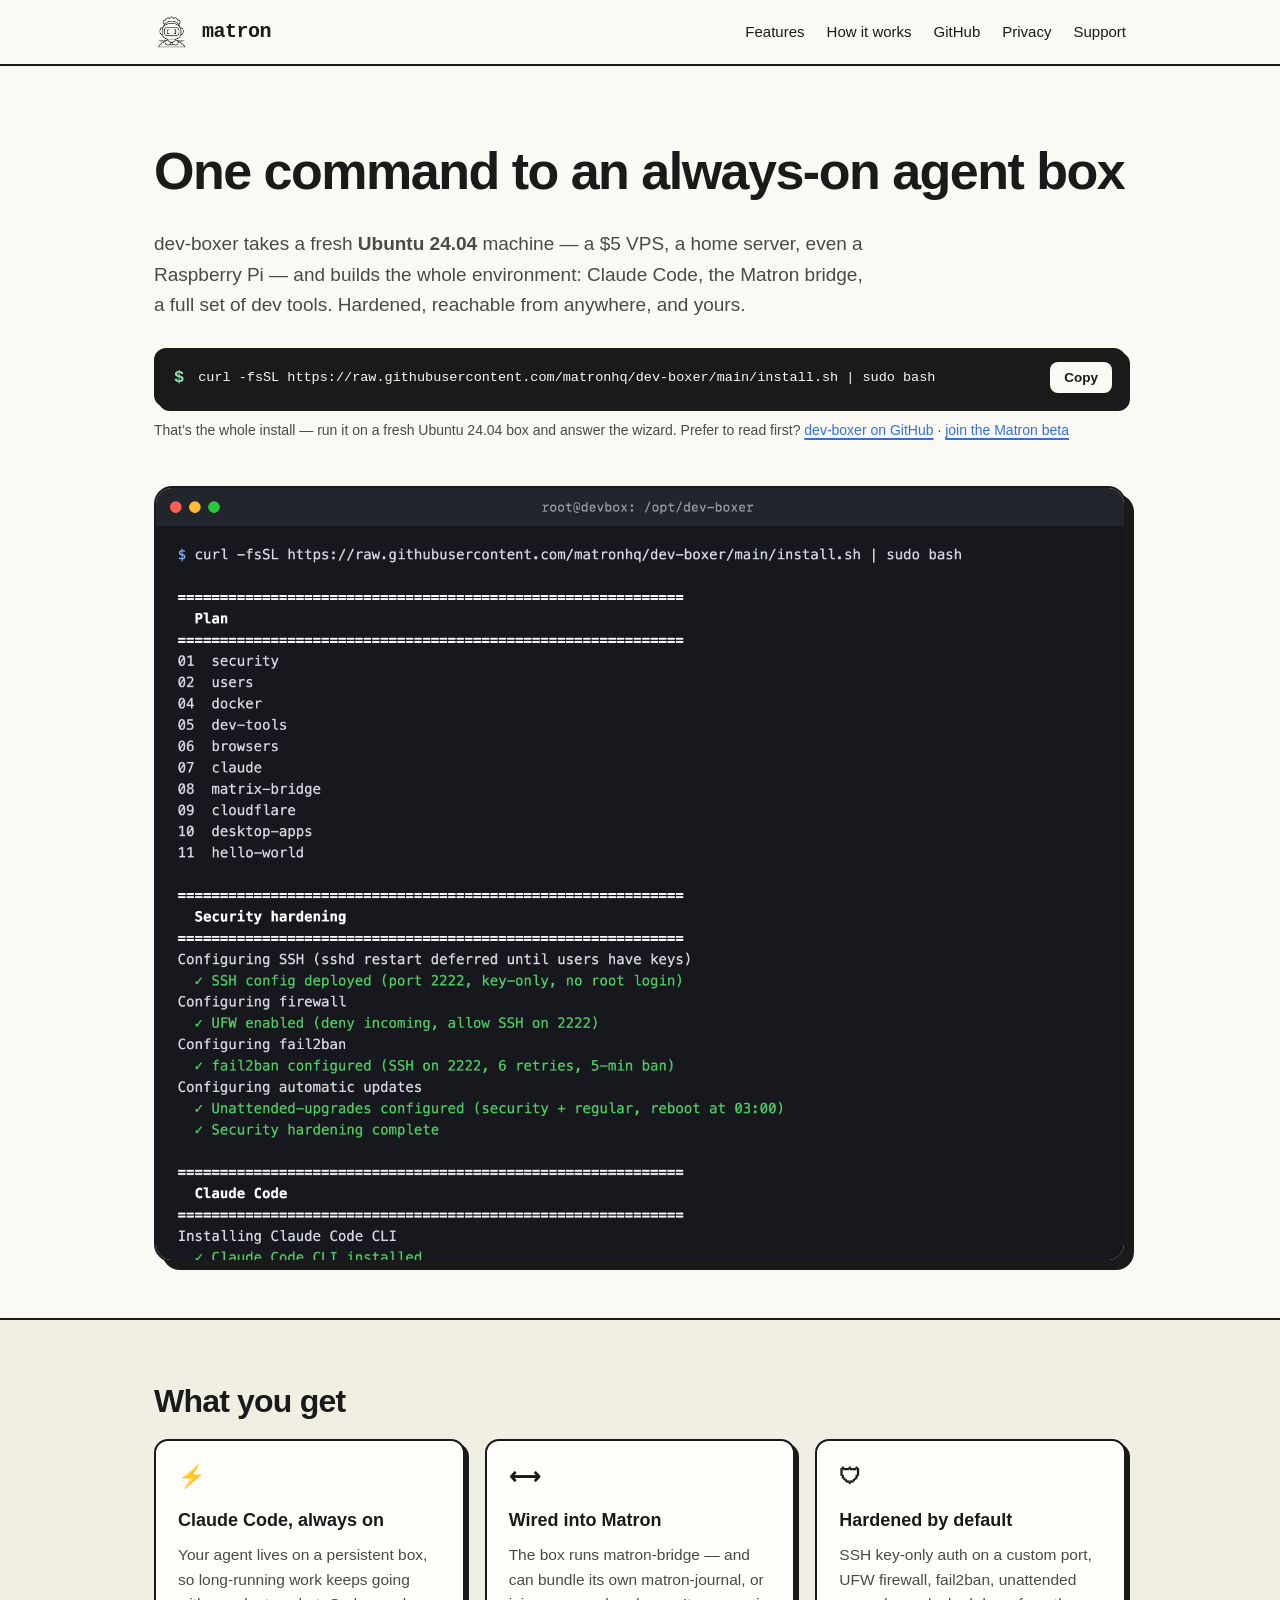
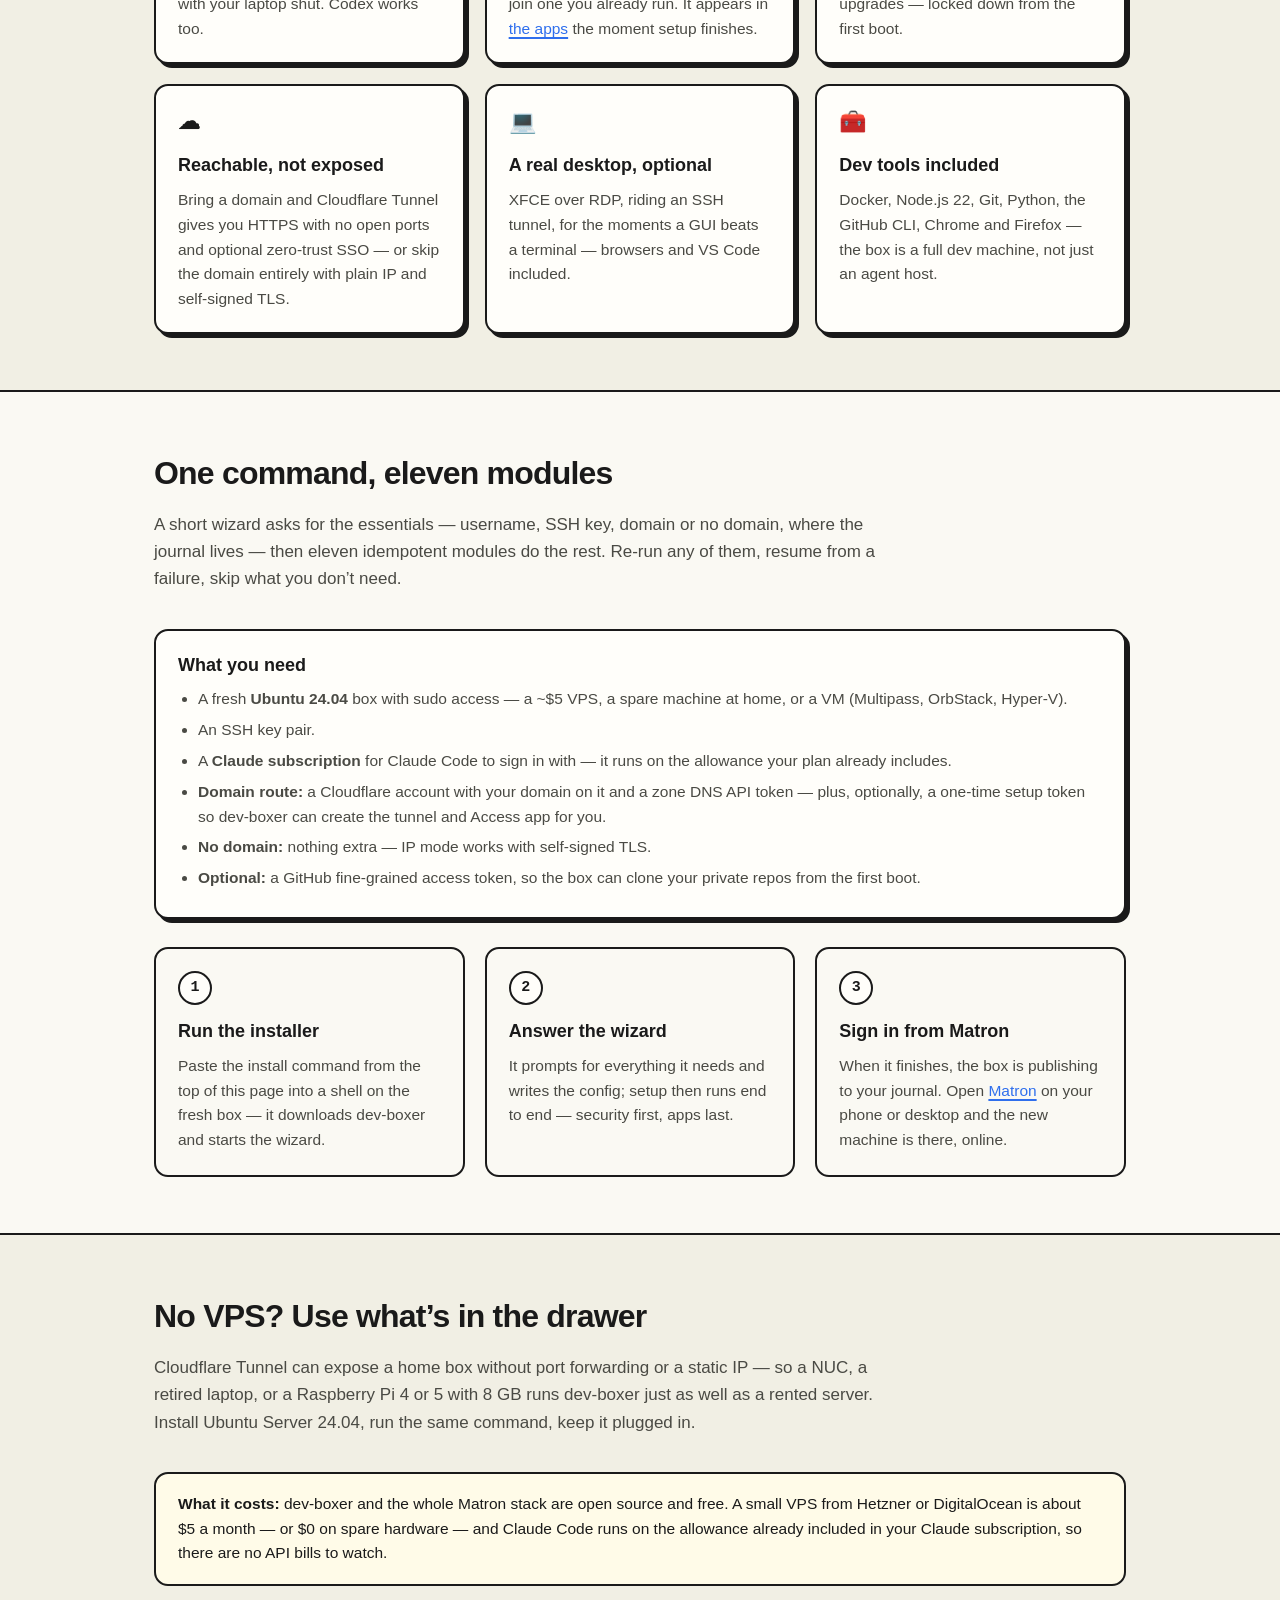
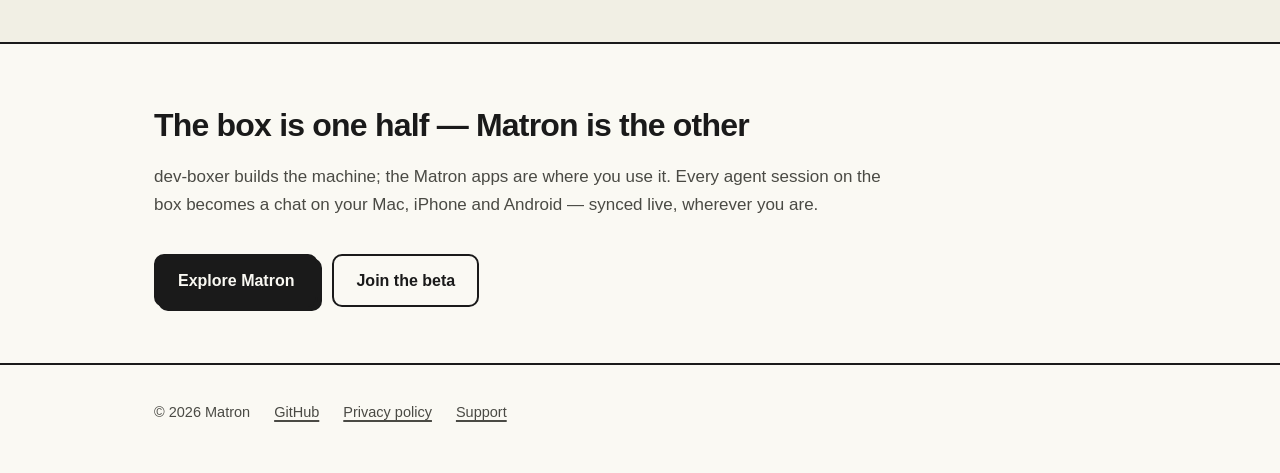
==== dev-boxer/index.html @ 3f67ff4b "Version the stylesheet URL so CSS changes reach cached browsers; tighter install command Pages serve" ====
<!doctype html>
<html lang="en">
<head>
<meta charset="utf-8">
<meta name="viewport" content="width=device-width, initial-scale=1">
<title>dev-boxer — one command to an always-on agent box — Matron</title>
<meta name="description" content="dev-boxer turns a fresh Ubuntu 24.04 machine — a $5 VPS or spare hardware at home — into a hardened, always-on Claude Code agent box wired into Matron, in one command.">
<link rel="icon" type="image/png" sizes="32x32" href="/assets/favicon-32.png">
<link rel="apple-touch-icon" href="/assets/apple-touch-icon.png">
<link rel="stylesheet" href="/style.css?v=2">
<meta property="og:title" content="dev-boxer — one command to an always-on agent box">
<meta property="og:description" content="Turn a fresh Ubuntu 24.04 VPS — or a spare machine at home — into a hardened, always-on Claude Code agent box wired into Matron.">
<meta property="og:image" content="https://matron.chat/assets/og-image.png">
<meta property="og:url" content="https://matron.chat/dev-boxer/">
<meta property="og:type" content="website">
<meta name="twitter:card" content="summary">
</head>
<body>

<header class="site">
  <div class="wrap">
    <img src="/assets/icon-256.png" alt="" width="36" height="36">
    <a class="brand" href="/">matron</a>
    <nav class="main">
      <a href="/#features" class="hide-narrow">Features</a>
      <a href="/#how" class="hide-narrow">How it works</a>
      <a href="https://github.com/Matronhq/dev-boxer">GitHub</a>
      <a href="/privacy/">Privacy</a>
      <a href="/support/">Support</a>
    </nav>
  </div>
</header>

<main>
  <section class="page-hero">
    <div class="wrap">
      <h1>One command to an always-on agent box</h1>
      <p class="lede">dev-boxer takes a fresh <strong>Ubuntu 24.04</strong> machine — a $5 VPS, a home server, even a Raspberry Pi — and builds the whole environment: Claude Code, the Matron bridge, a full set of dev tools. Hardened, reachable from anywhere, and yours.</p>
      <div class="cmdbox">
        <span class="prompt" aria-hidden="true">$</span>
        <code>curl -fsSL https://raw.githubusercontent.com/matronhq/dev-boxer/main/install.sh | sudo bash</code>
        <button type="button" data-copy aria-label="Copy install command">Copy</button>
      </div>
      <p class="cmd-note">That&rsquo;s the whole install — run it on a fresh Ubuntu 24.04 box and answer the wizard. Prefer to read first? <a href="https://github.com/Matronhq/dev-boxer">dev-boxer on GitHub</a> &middot; <a href="/#beta">join the Matron beta</a></p>
      <figure class="shot wide" style="margin-top:44px">
        <img src="/assets/screens/devboxer-terminal.png" width="1520" height="1212"
             alt="dev-boxer's installer running in a terminal: the module plan, then security hardening and Claude Code setup steps completing with green check marks">
      </figure>
    </div>
  </section>

  <section class="alt">
    <div class="wrap">
      <h2>What you get</h2>
      <div class="grid">
        <div class="card"><span class="glyph">&#9889;</span><h3>Claude Code, always on</h3><p>Your agent lives on a persistent box, so long-running work keeps going with your laptop shut. Codex works too.</p></div>
        <div class="card"><span class="glyph">&#10231;</span><h3>Wired into Matron</h3><p>The box runs matron-bridge — and can bundle its own matron-journal, or join one you already run. It appears in <a href="/">the apps</a> the moment setup finishes.</p></div>
        <div class="card"><span class="glyph">&#128737;</span><h3>Hardened by default</h3><p>SSH key-only auth on a custom port, UFW firewall, fail2ban, unattended upgrades — locked down from the first boot.</p></div>
        <div class="card"><span class="glyph">&#9729;</span><h3>Reachable, not exposed</h3><p>Bring a domain and Cloudflare Tunnel gives you HTTPS with no open ports and optional zero-trust SSO — or skip the domain entirely with plain IP and self-signed TLS.</p></div>
        <div class="card"><span class="glyph">&#128187;</span><h3>A real desktop, optional</h3><p>XFCE over RDP, riding an SSH tunnel, for the moments a GUI beats a terminal — browsers and VS Code included.</p></div>
        <div class="card"><span class="glyph">&#129520;</span><h3>Dev tools included</h3><p>Docker, Node.js 22, Git, Python, the GitHub CLI, Chrome and Firefox — the box is a full dev machine, not just an agent host.</p></div>
      </div>
    </div>
  </section>

  <section>
    <div class="wrap">
      <h2>One command, eleven modules</h2>
      <p class="section-lede">A short wizard asks for the essentials — username, SSH key, domain or no domain, where the journal lives — then eleven idempotent modules do the rest. Re-run any of them, resume from a failure, skip what you don&rsquo;t need.</p>
      <div class="card reqs">
        <h3>What you need</h3>
        <ul>
          <li>A fresh <strong>Ubuntu 24.04</strong> box with sudo access — a ~$5 VPS, a spare machine at home, or a VM (Multipass, OrbStack, Hyper-V).</li>
          <li>An SSH key pair.</li>
          <li>A <strong>Claude subscription</strong> for Claude Code to sign in with — it runs on the allowance your plan already includes.</li>
          <li><strong>Domain route:</strong> a Cloudflare account with your domain on it and a zone DNS API token — plus, optionally, a one-time setup token so dev-boxer can create the tunnel and Access app for you.</li>
          <li><strong>No domain:</strong> nothing extra — IP mode works with self-signed TLS.</li>
          <li><strong>Optional:</strong> a GitHub fine-grained access token, so the box can clone your private repos from the first boot.</li>
        </ul>
      </div>
      <div class="steps">
        <div class="step"><h3>Run the installer</h3><p>Paste the install command from the top of this page into a shell on the fresh box — it downloads dev-boxer and starts the wizard.</p></div>
        <div class="step"><h3>Answer the wizard</h3><p>It prompts for everything it needs and writes the config; setup then runs end to end — security first, apps last.</p></div>
        <div class="step"><h3>Sign in from Matron</h3><p>When it finishes, the box is publishing to your journal. Open <a href="/">Matron</a> on your phone or desktop and the new machine is there, online.</p></div>
      </div>
    </div>
  </section>

  <section class="alt">
    <div class="wrap">
      <h2>No VPS? Use what&rsquo;s in the drawer</h2>
      <p class="section-lede">Cloudflare Tunnel can expose a home box without port forwarding or a static IP — so a NUC, a retired laptop, or a Raspberry Pi 4 or 5 with 8&nbsp;GB runs dev-boxer just as well as a rented server. Install Ubuntu Server 24.04, run the same command, keep it plugged in.</p>
      <div class="honesty"><strong>What it costs:</strong> dev-boxer and the whole Matron stack are open source and free. A small VPS from Hetzner or DigitalOcean is about $5 a month — or $0 on spare hardware — and Claude Code runs on the allowance already included in your Claude subscription, so there are no API bills to watch.</div>
    </div>
  </section>

  <section>
    <div class="wrap">
      <h2>The box is one half — Matron is the other</h2>
      <p class="section-lede">dev-boxer builds the machine; the Matron apps are where you use it. Every agent session on the box becomes a chat on your Mac, iPhone and Android — synced live, wherever you are.</p>
      <div class="cta-row">
        <a class="btn primary" href="/">Explore Matron</a>
        <a class="btn ghost" href="/#beta">Join the beta</a>
      </div>
    </div>
  </section>
</main>

<footer class="site">
  <div class="wrap">
    <span>&copy; 2026 Matron</span>
    <a href="https://github.com/Matronhq">GitHub</a>
    <a href="/privacy/">Privacy policy</a>
    <a href="/support/">Support</a>
  </div>
</footer>

<script>
document.querySelectorAll('.cmdbox [data-copy]').forEach(function (btn) {
  btn.addEventListener('click', function () {
    var code = btn.parentElement.querySelector('code').textContent;
    navigator.clipboard.writeText(code).then(function () {
      btn.textContent = 'Copied';
      setTimeout(function () { btn.textContent = 'Copy'; }, 1600);
    });
  });
});
</script>
</body>
</html>
---- style.css ----
/* Matron — matron.chat
   Visual language follows the app icon: black line art on cream. */

:root {
  --cream: #faf9f3;
  --cream-dark: #f1efe4;
  --ink: #1a1a1a;
  --ink-soft: #4a4a44;
  --accent: #2f6fed;      /* link + focus color */
  --good: #2e7d4f;
  --card-shadow: 4px 4px 0 var(--ink);
  --mono: ui-monospace, "SF Mono", SFMono-Regular, Menlo, Consolas, monospace;
  --sans: -apple-system, BlinkMacSystemFont, "Segoe UI", Helvetica, Arial, sans-serif;
}

* { box-sizing: border-box; }

html { scroll-behavior: smooth; }

body {
  margin: 0;
  background: var(--cream);
  color: var(--ink);
  font-family: var(--sans);
  font-size: 17px;
  line-height: 1.6;
  -webkit-font-smoothing: antialiased;
}

a { color: var(--accent); text-decoration-thickness: 1.5px; text-underline-offset: 3px; }
a:hover { text-decoration-thickness: 2.5px; }

.wrap { max-width: 1020px; margin: 0 auto; padding: 0 24px; }

/* ---------- header ---------- */

header.site {
  border-bottom: 2px solid var(--ink);
  background: var(--cream);
  position: sticky;
  top: 0;
  z-index: 10;
}

header.site .wrap {
  display: flex;
  align-items: center;
  gap: 12px;
  padding-top: 14px;
  padding-bottom: 14px;
}

header.site img { width: 36px; height: 36px; display: block; }

.brand {
  font-family: var(--mono);
  font-weight: 700;
  font-size: 20px;
  color: var(--ink);
  text-decoration: none;
  letter-spacing: -0.5px;
}

nav.main { margin-left: auto; display: flex; gap: 22px; }

nav.main a {
  color: var(--ink);
  text-decoration: none;
  font-size: 15px;
  font-weight: 500;
}
nav.main a:hover { text-decoration: underline; }

@media (max-width: 560px) {
  nav.main a.hide-narrow { display: none; }
}

/* ---------- hero ---------- */

.hero {
  padding-top: 72px;
  padding-bottom: 40px;
  display: grid;
  grid-template-columns: 1fr 1.1fr;
  gap: 48px;
  align-items: center;
}

.hero .duo { padding: 0 0 36px; }
.hero .duo .shot.phone { width: 30%; }

@media (max-width: 820px) {
  .hero { grid-template-columns: 1fr; padding-top: 48px; }
}

.hero h1 {
  font-size: clamp(38px, 5.5vw, 58px);
  line-height: 1.05;
  letter-spacing: -1.5px;
  margin: 0 0 20px;
}

.hero h1 .mono {
  font-family: var(--mono);
  font-size: 0.82em;
  letter-spacing: -2px;
  background: var(--cream-dark);
  border: 2.5px solid var(--ink);
  border-radius: 12px;
  padding: 0 14px 4px;
  box-shadow: 4px 4px 0 var(--ink);
  display: inline-block;
  line-height: 1.15;
}

.hero p.lede {
  font-size: 20px;
  color: var(--ink-soft);
  margin: 0 0 32px;
  max-width: 34em;
}

.cta-row { display: flex; gap: 14px; flex-wrap: wrap; align-items: center; }

.btn {
  display: inline-block;
  font-weight: 600;
  font-size: 16px;
  text-decoration: none;
  padding: 12px 22px;
  border: 2px solid var(--ink);
  border-radius: 10px;
}

.btn.primary {
  background: var(--ink);
  color: var(--cream);
  box-shadow: var(--card-shadow);
}
.btn.primary:hover { transform: translate(1px, 1px); box-shadow: 3px 3px 0 var(--ink); }

.btn.ghost { background: transparent; color: var(--ink); }
.btn.ghost:hover { background: var(--cream-dark); }

.cta-note { font-size: 14px; color: var(--ink-soft); width: 100%; }

/* ---------- real app screenshots ---------- */

.shot { margin: 0; }
.shot img {
  display: block;
  width: 100%;
  height: auto;
  border: 2.5px solid var(--ink);
  border-radius: 34px;
  box-shadow: 8px 8px 0 var(--ink);
  background: #fffefa;
}

.hero-shot { max-width: 320px; margin: 0 auto; }

.duo { position: relative; padding: 24px 0 40px 0; }
.duo .shot.mac { margin-right: 8%; }
.duo .shot.mac img { border-radius: 12px; }
.duo .shot.phone { position: absolute; right: 0; bottom: 0; width: 27%; }
.duo .shot.phone img { border-radius: 22px; }

.showcase { display: grid; gap: 72px; }

.feature {
  display: grid;
  grid-template-columns: minmax(0, 300px) 1fr;
  gap: 56px;
  align-items: center;
}

.feature.flip { grid-template-columns: 1fr minmax(0, 300px); }
.feature.flip .shot { order: 2; }

.feature.wide { grid-template-columns: 1fr; gap: 28px; }
.feature.wide .shot { max-width: none; }
.shot.wide img { border-radius: 18px; }

.mono-inline { font-family: var(--mono); font-size: 0.88em; background: var(--cream-dark); border-radius: 5px; padding: 1px 6px; }

.card h3 a { color: var(--ink); font-family: var(--mono); letter-spacing: -0.3px; }

.feature h3 { font-size: 24px; letter-spacing: -0.5px; margin: 0 0 10px; }
.feature p { margin: 0; color: var(--ink-soft); font-size: 17px; max-width: 34em; }

@media (max-width: 820px) {
  .feature, .feature.flip { grid-template-columns: 1fr; gap: 24px; }
  .feature.flip .shot { order: 0; }
  .feature .shot { max-width: 280px; margin: 0 auto; }
}

/* ---------- sections ---------- */

section { padding: 56px 0; }
section.alt { background: var(--cream-dark); border-top: 2px solid var(--ink); border-bottom: 2px solid var(--ink); }

h2 {
  font-size: 32px;
  letter-spacing: -0.8px;
  margin: 0 0 12px;
}

.section-lede { color: var(--ink-soft); max-width: 44em; margin: 0 0 36px; }

.grid {
  display: grid;
  grid-template-columns: repeat(auto-fit, minmax(260px, 1fr));
  gap: 20px;
}

.grid.two { grid-template-columns: repeat(2, 1fr); }
@media (max-width: 640px) { .grid.two { grid-template-columns: 1fr; } }

.grid.four { grid-template-columns: repeat(4, 1fr); }
@media (max-width: 900px) { .grid.four { grid-template-columns: repeat(2, 1fr); } }
@media (max-width: 560px) { .grid.four { grid-template-columns: 1fr; } }
.card p + p { margin-top: 10px; }

.card {
  border: 2px solid var(--ink);
  border-radius: 14px;
  background: #fffefa;
  padding: 20px 22px;
  box-shadow: var(--card-shadow);
}

.card h3 { margin: 0 0 8px; font-size: 18px; }
.card p { margin: 0; color: var(--ink-soft); font-size: 15.5px; }
.card .glyph { font-family: var(--mono); font-size: 22px; font-weight: 700; display: block; margin-bottom: 10px; }

/* how it works */

.steps { display: grid; grid-template-columns: repeat(auto-fit, minmax(240px, 1fr)); gap: 20px; counter-reset: step; }

.step {
  border: 2px solid var(--ink);
  border-radius: 14px;
  padding: 22px;
  background: var(--cream);
  position: relative;
}
.step::before {
  counter-increment: step;
  content: counter(step);
  font-family: var(--mono);
  font-weight: 700;
  font-size: 15px;
  border: 2px solid var(--ink);
  border-radius: 50%;
  width: 30px; height: 30px;
  display: inline-flex;
  align-items: center;
  justify-content: center;
  background: #fffefa;
  margin-bottom: 12px;
}
.step h3 { margin: 0 0 8px; font-size: 18px; }
.step p { margin: 0; color: var(--ink-soft); font-size: 15.5px; }
.step code { font-family: var(--mono); font-size: 13.5px; background: var(--cream-dark); border-radius: 5px; padding: 1px 6px; }

.honesty {
  margin-top: 36px;
  border: 2px solid var(--ink);
  border-radius: 14px;
  background: #fffbe8;
  padding: 18px 22px;
  font-size: 15.5px;
}

/* ---------- footer ---------- */

footer.site {
  border-top: 2px solid var(--ink);
  padding: 36px 0 48px;
  font-size: 14.5px;
  color: var(--ink-soft);
}

footer.site .wrap { display: flex; gap: 24px; flex-wrap: wrap; align-items: center; }
footer.site a { color: var(--ink-soft); }
footer.site .spacer { margin-left: auto; }

/* ---------- prose pages (privacy, support) ---------- */

main.prose { padding: 56px 0 72px; }
main.prose .wrap { max-width: 760px; }
main.prose h1 { font-size: 36px; letter-spacing: -1px; margin: 0 0 6px; }
main.prose .updated { font-family: var(--mono); font-size: 13.5px; color: var(--ink-soft); margin-bottom: 36px; }
main.prose h2 { font-size: 22px; margin: 36px 0 10px; }
main.prose p, main.prose li { color: #2c2c28; font-size: 16.5px; }
main.prose ul { padding-left: 22px; }
main.prose li { margin: 6px 0; }
main.prose strong { color: var(--ink); }
main.prose .contact-card {
  border: 2px solid var(--ink);
  border-radius: 14px;
  background: #fffefa;
  box-shadow: var(--card-shadow);
  padding: 20px 24px;
  margin: 28px 0;
}

/* 404 */
main.notfound { text-align: center; padding: 110px 24px; }
main.notfound .code { font-family: var(--mono); font-size: 60px; font-weight: 700; letter-spacing: -3px; }

/* ---------- component pages (dev-boxer) ---------- */
.page-hero { padding: 64px 0 56px; }
.page-hero h1 { font-size: clamp(36px, 5vw, 52px); letter-spacing: -1.5px; margin: 0 0 16px; }
.page-hero p.lede { font-size: 19px; color: var(--ink-soft); margin: 0 0 28px; max-width: 38em; }
.step code { overflow-wrap: anywhere; }
.reqs { margin-bottom: 28px; }

/* install command */
.cmdbox {
  display: flex;
  align-items: center;
  gap: 14px;
  background: var(--ink);
  color: var(--cream);
  border-radius: 12px;
  box-shadow: var(--card-shadow);
  padding: 14px 14px 14px 20px;
  margin: 0 0 12px;
}
.cmdbox .prompt { font-family: var(--mono); font-weight: 700; color: #8fe3ae; user-select: none; }
.cmdbox code {
  font-family: var(--mono);
  font-size: 13.5px;
  flex: 1;
  min-width: 0;
  white-space: pre;
  overflow-x: auto;
  scrollbar-width: thin;
  padding: 2px 0;
}
.cmdbox button {
  font-family: var(--sans);
  font-weight: 600;
  font-size: 13.5px;
  color: var(--ink);
  background: var(--cream);
  border: none;
  border-radius: 8px;
  padding: 8px 14px;
  cursor: pointer;
  flex-shrink: 0;
}
.cmdbox button:hover { background: #fff; }
.cmd-note { font-size: 14px; color: var(--ink-soft); margin: 0 0 28px; }
.card ul { margin: 0; padding-left: 20px; }
.card li { color: var(--ink-soft); font-size: 15.5px; margin: 6px 0; }
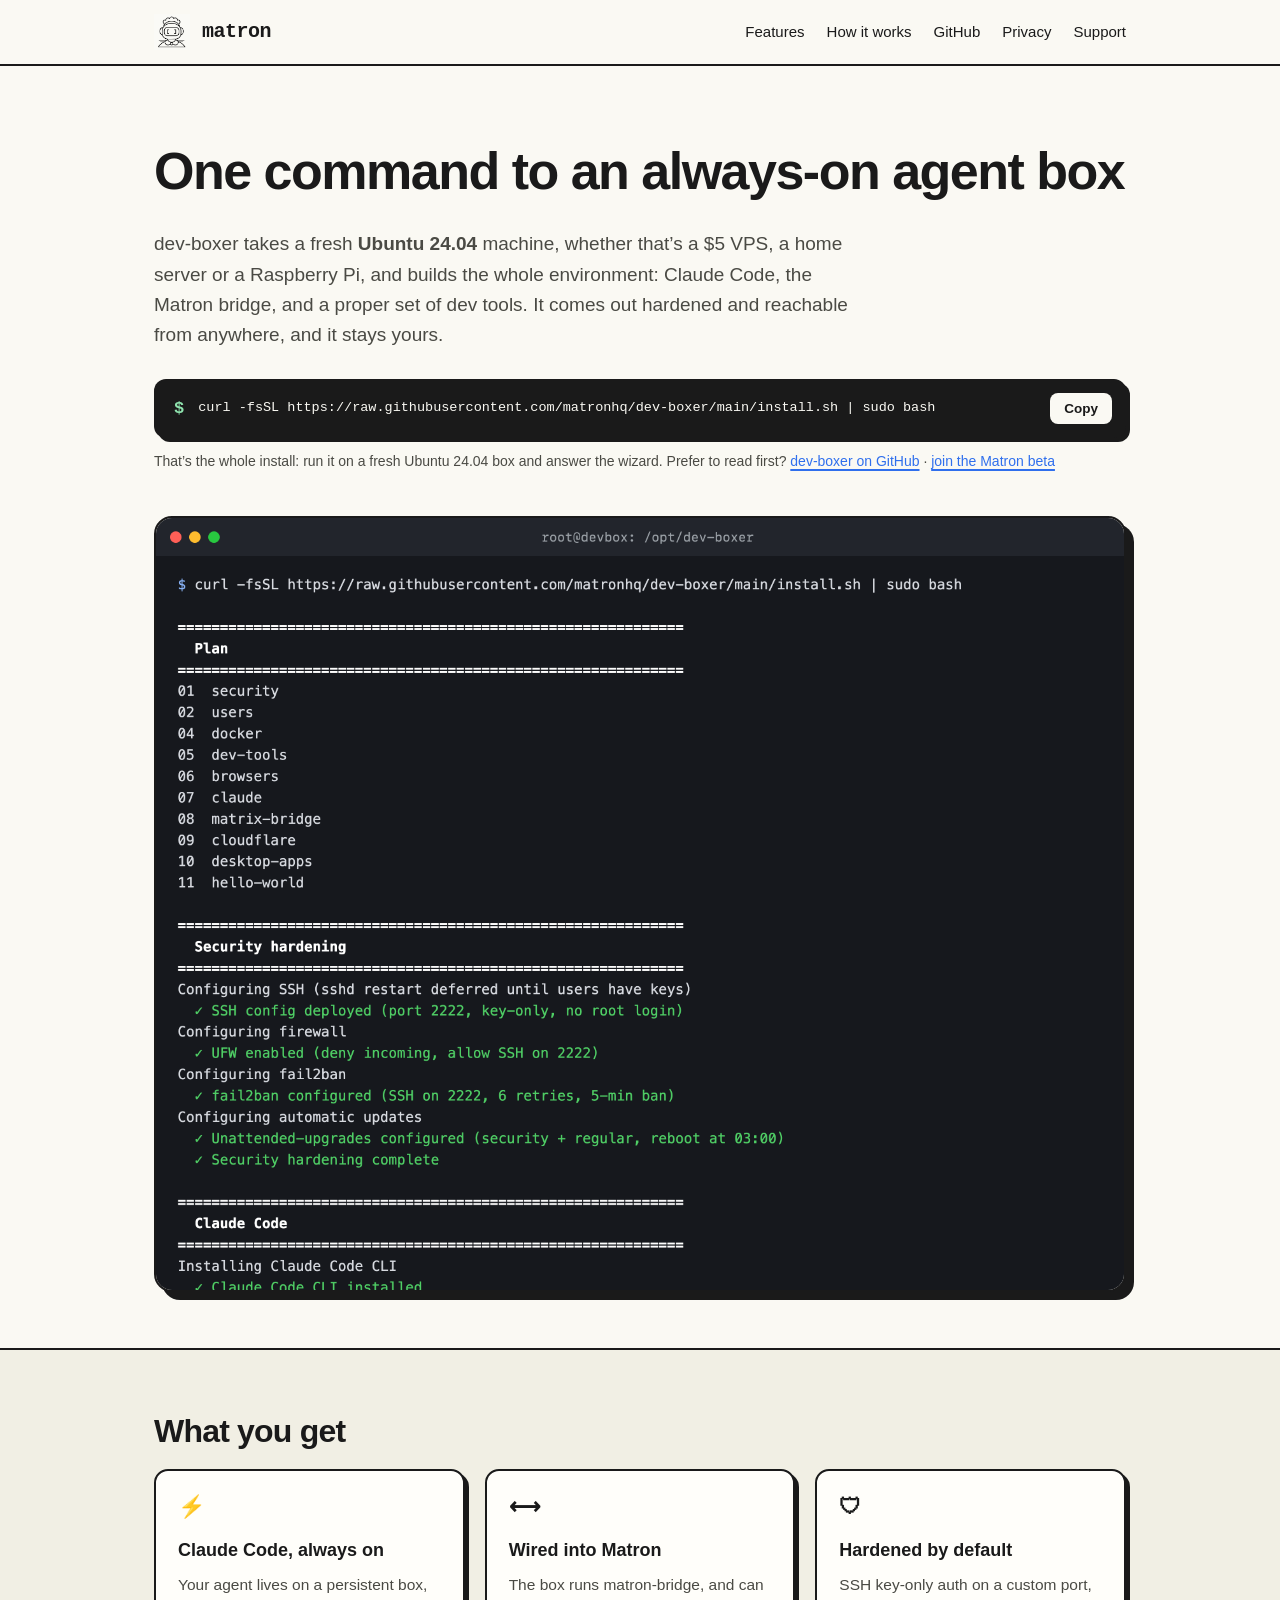
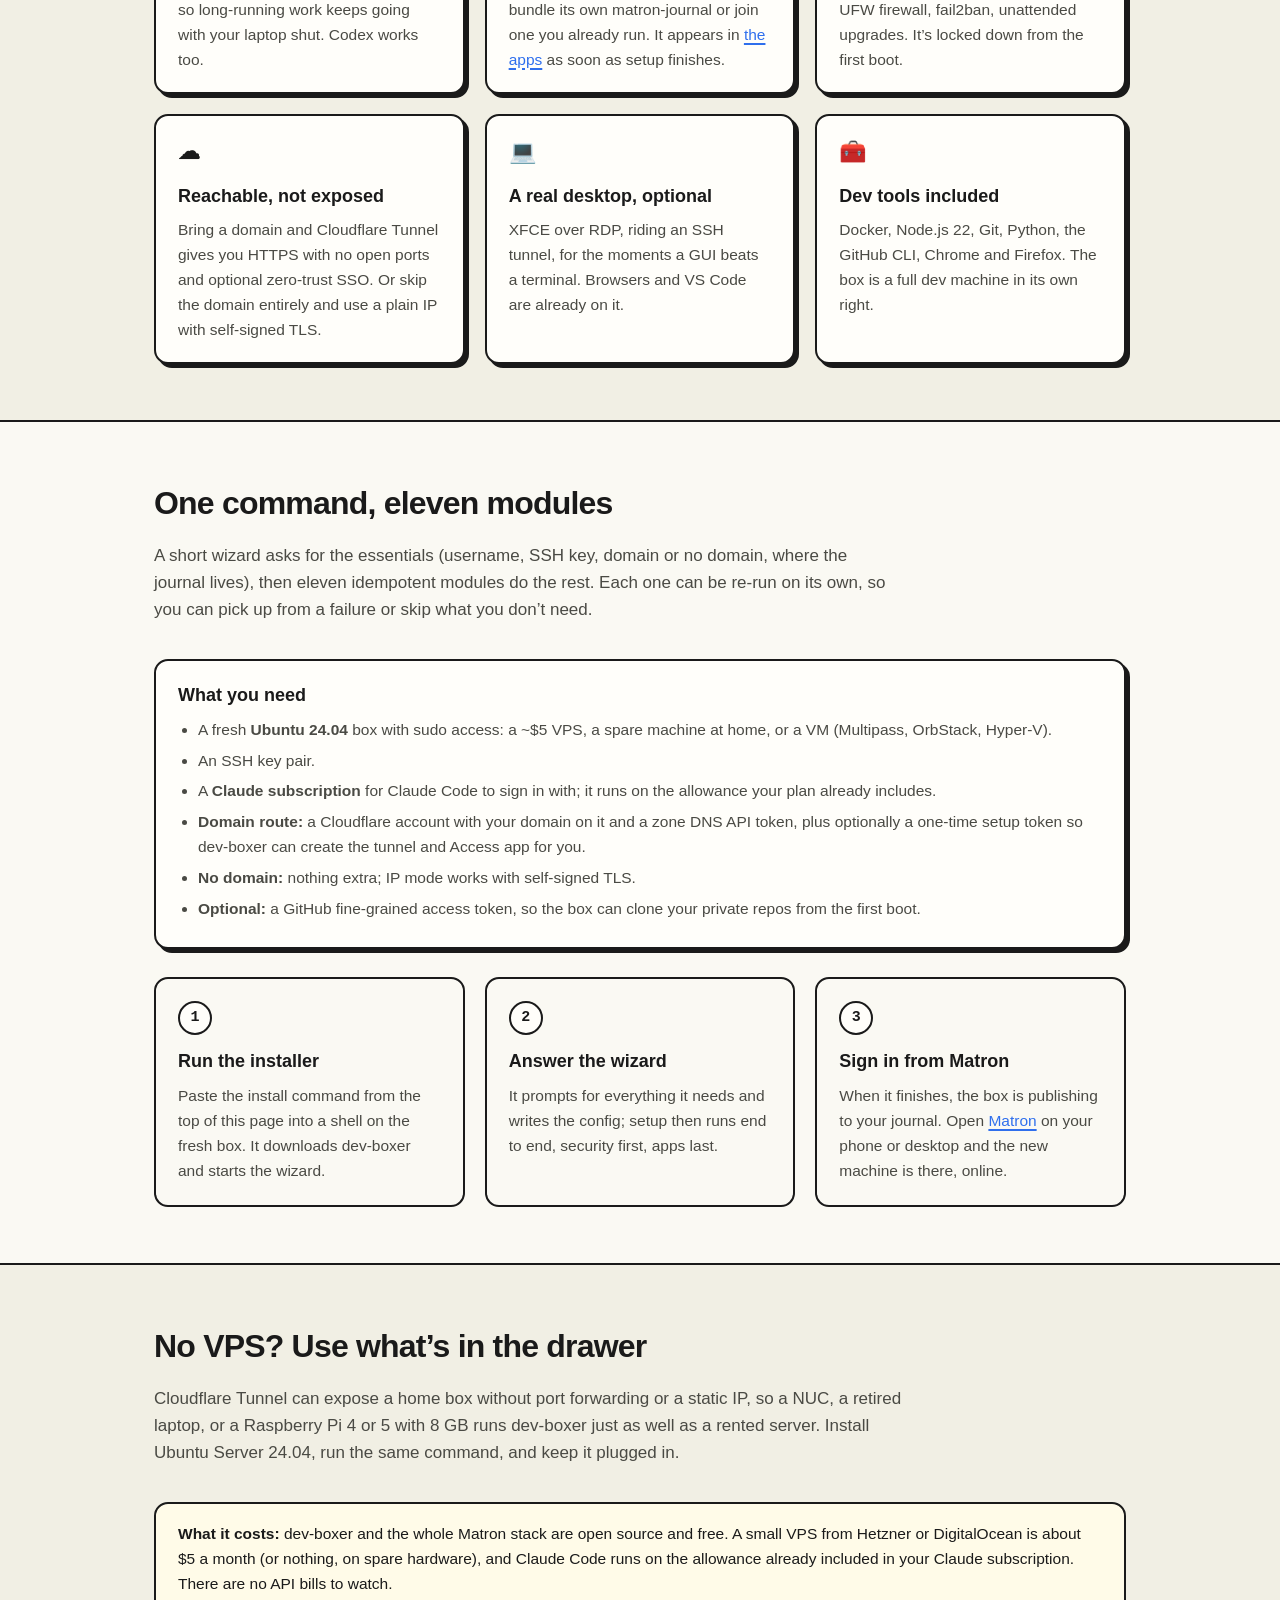
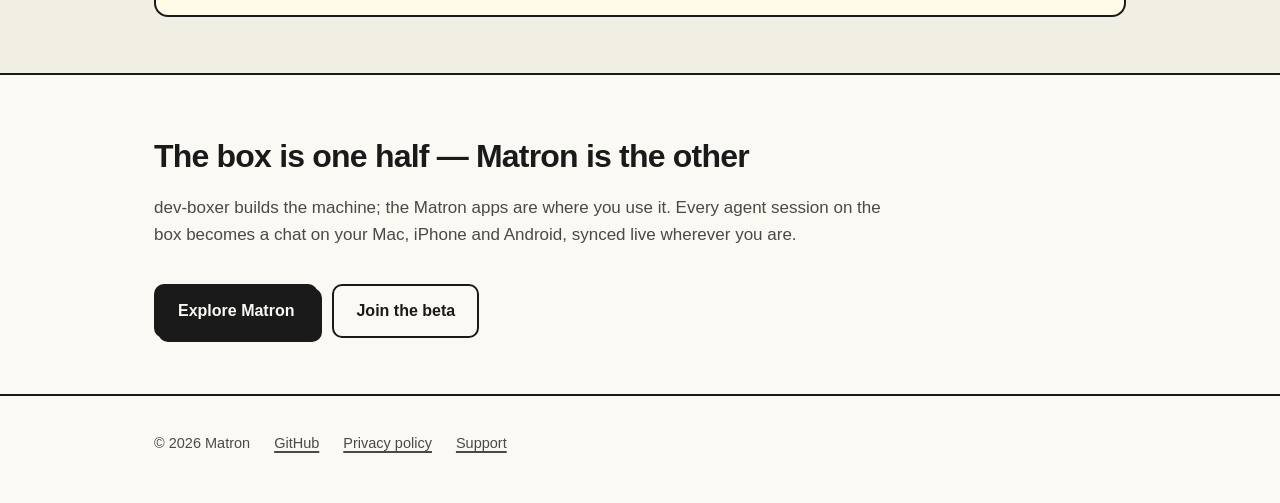
==== commit e485d27d: "Copy pass: fewer em dashes, varied rhythm, less formula Reworked the landing and dev-boxer copy agai" ====
--- a/dev-boxer/index.html
+++ b/dev-boxer/index.html
@@ -4,12 +4,12 @@
 <meta charset="utf-8">
 <meta name="viewport" content="width=device-width, initial-scale=1">
 <title>dev-boxer — one command to an always-on agent box — Matron</title>
-<meta name="description" content="dev-boxer turns a fresh Ubuntu 24.04 machine — a $5 VPS or spare hardware at home — into a hardened, always-on Claude Code agent box wired into Matron, in one command.">
+<meta name="description" content="dev-boxer turns a fresh Ubuntu 24.04 machine (a $5 VPS or spare hardware at home) into a hardened, always-on Claude Code agent box wired into Matron. It takes one command.">
 <link rel="icon" type="image/png" sizes="32x32" href="/assets/favicon-32.png">
 <link rel="apple-touch-icon" href="/assets/apple-touch-icon.png">
 <link rel="stylesheet" href="/style.css?v=2">
 <meta property="og:title" content="dev-boxer — one command to an always-on agent box">
-<meta property="og:description" content="Turn a fresh Ubuntu 24.04 VPS — or a spare machine at home — into a hardened, always-on Claude Code agent box wired into Matron.">
+<meta property="og:description" content="Turn a fresh Ubuntu 24.04 VPS or a spare machine at home into a hardened, always-on Claude Code agent box wired into Matron.">
 <meta property="og:image" content="https://matron.chat/assets/og-image.png">
 <meta property="og:url" content="https://matron.chat/dev-boxer/">
 <meta property="og:type" content="website">
@@ -35,13 +35,13 @@
   <section class="page-hero">
     <div class="wrap">
       <h1>One command to an always-on agent box</h1>
-      <p class="lede">dev-boxer takes a fresh <strong>Ubuntu 24.04</strong> machine — a $5 VPS, a home server, even a Raspberry Pi — and builds the whole environment: Claude Code, the Matron bridge, a full set of dev tools. Hardened, reachable from anywhere, and yours.</p>
+      <p class="lede">dev-boxer takes a fresh <strong>Ubuntu 24.04</strong> machine, whether that&rsquo;s a $5 VPS, a home server or a Raspberry Pi, and builds the whole environment: Claude Code, the Matron bridge, and a proper set of dev tools. It comes out hardened and reachable from anywhere, and it stays yours.</p>
       <div class="cmdbox">
         <span class="prompt" aria-hidden="true">$</span>
         <code>curl -fsSL https://raw.githubusercontent.com/matronhq/dev-boxer/main/install.sh | sudo bash</code>
         <button type="button" data-copy aria-label="Copy install command">Copy</button>
       </div>
-      <p class="cmd-note">That&rsquo;s the whole install — run it on a fresh Ubuntu 24.04 box and answer the wizard. Prefer to read first? <a href="https://github.com/Matronhq/dev-boxer">dev-boxer on GitHub</a> &middot; <a href="/#beta">join the Matron beta</a></p>
+      <p class="cmd-note">That&rsquo;s the whole install: run it on a fresh Ubuntu 24.04 box and answer the wizard. Prefer to read first? <a href="https://github.com/Matronhq/dev-boxer">dev-boxer on GitHub</a> &middot; <a href="/#beta">join the Matron beta</a></p>
       <figure class="shot wide" style="margin-top:44px">
         <img src="/assets/screens/devboxer-terminal.png" width="1520" height="1212"
              alt="dev-boxer's installer running in a terminal: the module plan, then security hardening and Claude Code setup steps completing with green check marks">
@@ -54,11 +54,11 @@
       <h2>What you get</h2>
       <div class="grid">
         <div class="card"><span class="glyph">&#9889;</span><h3>Claude Code, always on</h3><p>Your agent lives on a persistent box, so long-running work keeps going with your laptop shut. Codex works too.</p></div>
-        <div class="card"><span class="glyph">&#10231;</span><h3>Wired into Matron</h3><p>The box runs matron-bridge — and can bundle its own matron-journal, or join one you already run. It appears in <a href="/">the apps</a> the moment setup finishes.</p></div>
-        <div class="card"><span class="glyph">&#128737;</span><h3>Hardened by default</h3><p>SSH key-only auth on a custom port, UFW firewall, fail2ban, unattended upgrades — locked down from the first boot.</p></div>
-        <div class="card"><span class="glyph">&#9729;</span><h3>Reachable, not exposed</h3><p>Bring a domain and Cloudflare Tunnel gives you HTTPS with no open ports and optional zero-trust SSO — or skip the domain entirely with plain IP and self-signed TLS.</p></div>
-        <div class="card"><span class="glyph">&#128187;</span><h3>A real desktop, optional</h3><p>XFCE over RDP, riding an SSH tunnel, for the moments a GUI beats a terminal — browsers and VS Code included.</p></div>
-        <div class="card"><span class="glyph">&#129520;</span><h3>Dev tools included</h3><p>Docker, Node.js 22, Git, Python, the GitHub CLI, Chrome and Firefox — the box is a full dev machine, not just an agent host.</p></div>
+        <div class="card"><span class="glyph">&#10231;</span><h3>Wired into Matron</h3><p>The box runs matron-bridge, and can bundle its own matron-journal or join one you already run. It appears in <a href="/">the apps</a> as soon as setup finishes.</p></div>
+        <div class="card"><span class="glyph">&#128737;</span><h3>Hardened by default</h3><p>SSH key-only auth on a custom port, UFW firewall, fail2ban, unattended upgrades. It&rsquo;s locked down from the first boot.</p></div>
+        <div class="card"><span class="glyph">&#9729;</span><h3>Reachable, not exposed</h3><p>Bring a domain and Cloudflare Tunnel gives you HTTPS with no open ports and optional zero-trust SSO. Or skip the domain entirely and use a plain IP with self-signed TLS.</p></div>
+        <div class="card"><span class="glyph">&#128187;</span><h3>A real desktop, optional</h3><p>XFCE over RDP, riding an SSH tunnel, for the moments a GUI beats a terminal. Browsers and VS Code are already on it.</p></div>
+        <div class="card"><span class="glyph">&#129520;</span><h3>Dev tools included</h3><p>Docker, Node.js 22, Git, Python, the GitHub CLI, Chrome and Firefox. The box is a full dev machine in its own right.</p></div>
       </div>
     </div>
   </section>
@@ -66,21 +66,21 @@
   <section>
     <div class="wrap">
       <h2>One command, eleven modules</h2>
-      <p class="section-lede">A short wizard asks for the essentials — username, SSH key, domain or no domain, where the journal lives — then eleven idempotent modules do the rest. Re-run any of them, resume from a failure, skip what you don&rsquo;t need.</p>
+      <p class="section-lede">A short wizard asks for the essentials (username, SSH key, domain or no domain, where the journal lives), then eleven idempotent modules do the rest. Each one can be re-run on its own, so you can pick up from a failure or skip what you don&rsquo;t need.</p>
       <div class="card reqs">
         <h3>What you need</h3>
         <ul>
-          <li>A fresh <strong>Ubuntu 24.04</strong> box with sudo access — a ~$5 VPS, a spare machine at home, or a VM (Multipass, OrbStack, Hyper-V).</li>
+          <li>A fresh <strong>Ubuntu 24.04</strong> box with sudo access: a ~$5 VPS, a spare machine at home, or a VM (Multipass, OrbStack, Hyper-V).</li>
           <li>An SSH key pair.</li>
-          <li>A <strong>Claude subscription</strong> for Claude Code to sign in with — it runs on the allowance your plan already includes.</li>
-          <li><strong>Domain route:</strong> a Cloudflare account with your domain on it and a zone DNS API token — plus, optionally, a one-time setup token so dev-boxer can create the tunnel and Access app for you.</li>
-          <li><strong>No domain:</strong> nothing extra — IP mode works with self-signed TLS.</li>
+          <li>A <strong>Claude subscription</strong> for Claude Code to sign in with; it runs on the allowance your plan already includes.</li>
+          <li><strong>Domain route:</strong> a Cloudflare account with your domain on it and a zone DNS API token, plus optionally a one-time setup token so dev-boxer can create the tunnel and Access app for you.</li>
+          <li><strong>No domain:</strong> nothing extra; IP mode works with self-signed TLS.</li>
           <li><strong>Optional:</strong> a GitHub fine-grained access token, so the box can clone your private repos from the first boot.</li>
         </ul>
       </div>
       <div class="steps">
-        <div class="step"><h3>Run the installer</h3><p>Paste the install command from the top of this page into a shell on the fresh box — it downloads dev-boxer and starts the wizard.</p></div>
-        <div class="step"><h3>Answer the wizard</h3><p>It prompts for everything it needs and writes the config; setup then runs end to end — security first, apps last.</p></div>
+        <div class="step"><h3>Run the installer</h3><p>Paste the install command from the top of this page into a shell on the fresh box. It downloads dev-boxer and starts the wizard.</p></div>
+        <div class="step"><h3>Answer the wizard</h3><p>It prompts for everything it needs and writes the config; setup then runs end to end, security first, apps last.</p></div>
         <div class="step"><h3>Sign in from Matron</h3><p>When it finishes, the box is publishing to your journal. Open <a href="/">Matron</a> on your phone or desktop and the new machine is there, online.</p></div>
       </div>
     </div>
@@ -89,15 +89,15 @@
   <section class="alt">
     <div class="wrap">
       <h2>No VPS? Use what&rsquo;s in the drawer</h2>
-      <p class="section-lede">Cloudflare Tunnel can expose a home box without port forwarding or a static IP — so a NUC, a retired laptop, or a Raspberry Pi 4 or 5 with 8&nbsp;GB runs dev-boxer just as well as a rented server. Install Ubuntu Server 24.04, run the same command, keep it plugged in.</p>
-      <div class="honesty"><strong>What it costs:</strong> dev-boxer and the whole Matron stack are open source and free. A small VPS from Hetzner or DigitalOcean is about $5 a month — or $0 on spare hardware — and Claude Code runs on the allowance already included in your Claude subscription, so there are no API bills to watch.</div>
+      <p class="section-lede">Cloudflare Tunnel can expose a home box without port forwarding or a static IP, so a NUC, a retired laptop, or a Raspberry Pi 4 or 5 with 8&nbsp;GB runs dev-boxer just as well as a rented server. Install Ubuntu Server 24.04, run the same command, and keep it plugged in.</p>
+      <div class="honesty"><strong>What it costs:</strong> dev-boxer and the whole Matron stack are open source and free. A small VPS from Hetzner or DigitalOcean is about $5 a month (or nothing, on spare hardware), and Claude Code runs on the allowance already included in your Claude subscription. There are no API bills to watch.</div>
     </div>
   </section>
 
   <section>
     <div class="wrap">
       <h2>The box is one half — Matron is the other</h2>
-      <p class="section-lede">dev-boxer builds the machine; the Matron apps are where you use it. Every agent session on the box becomes a chat on your Mac, iPhone and Android — synced live, wherever you are.</p>
+      <p class="section-lede">dev-boxer builds the machine; the Matron apps are where you use it. Every agent session on the box becomes a chat on your Mac, iPhone and Android, synced live wherever you are.</p>
       <div class="cta-row">
         <a class="btn primary" href="/">Explore Matron</a>
         <a class="btn ghost" href="/#beta">Join the beta</a>
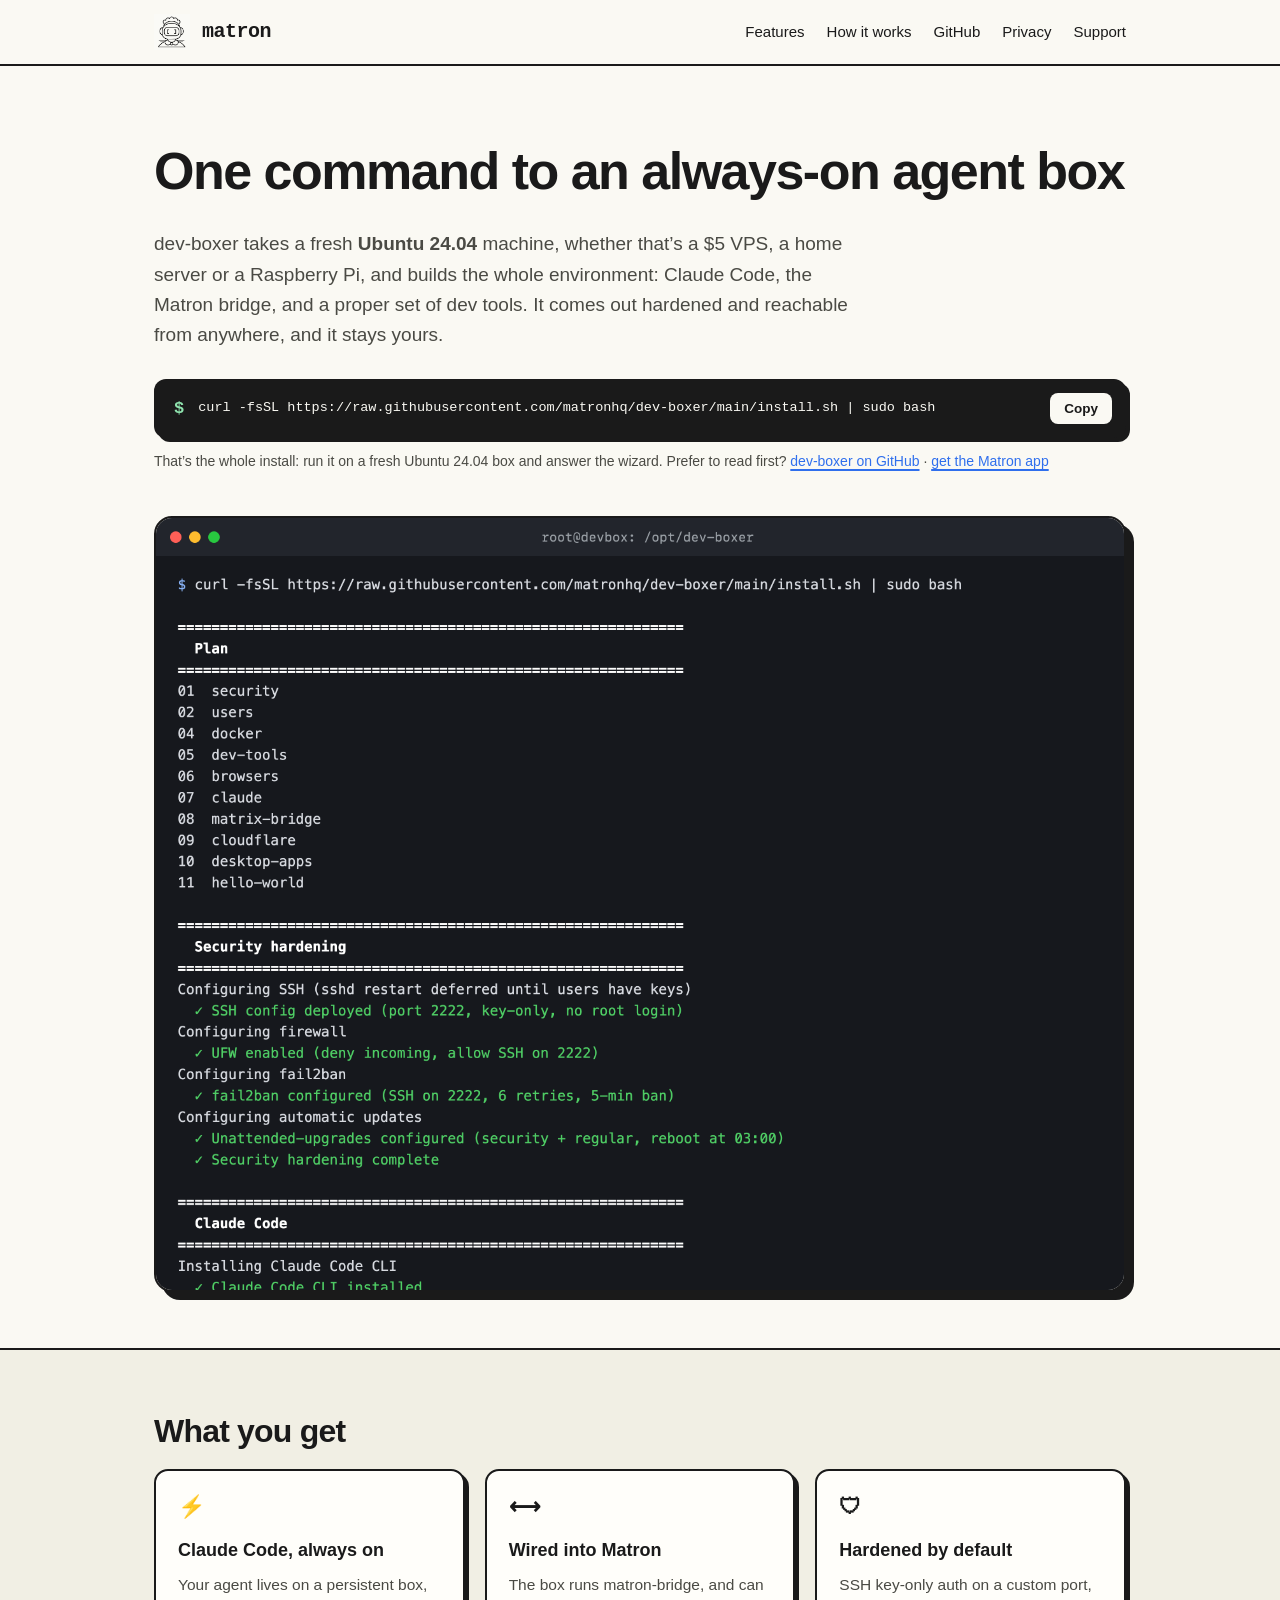
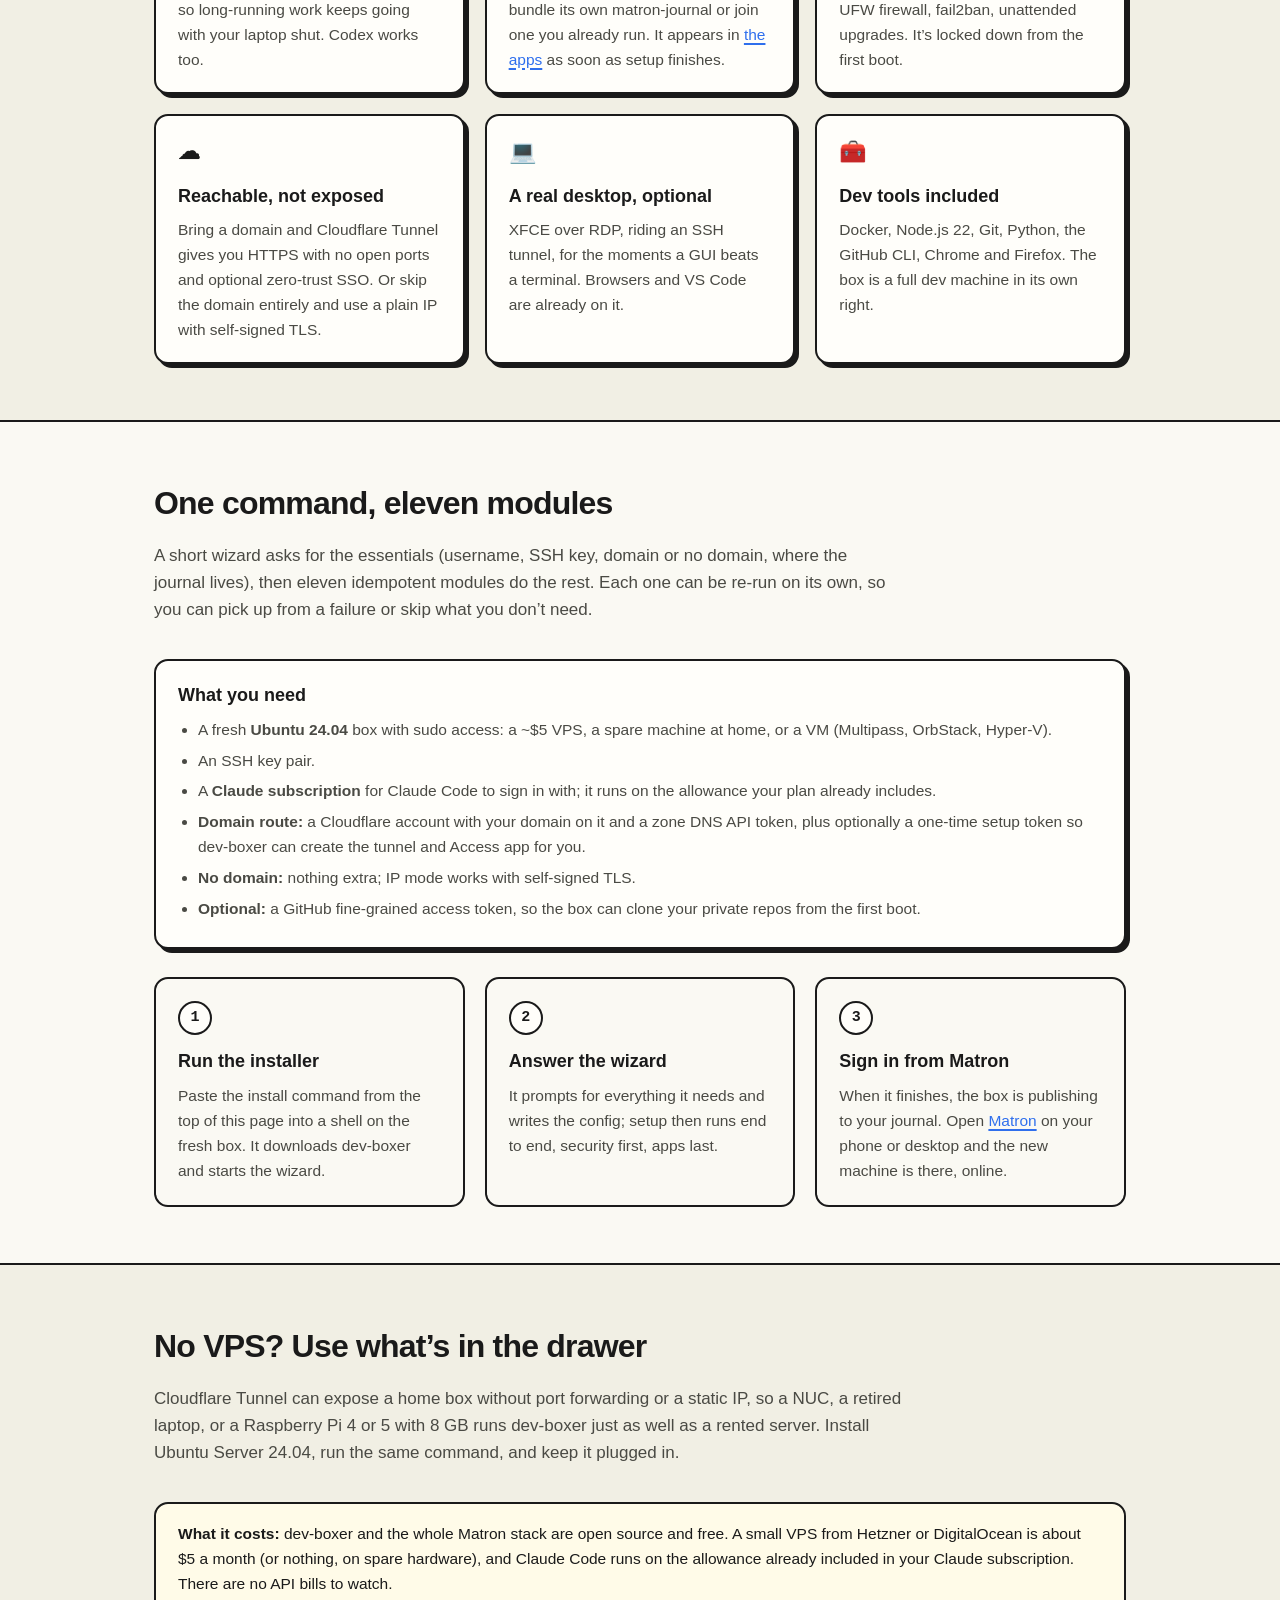
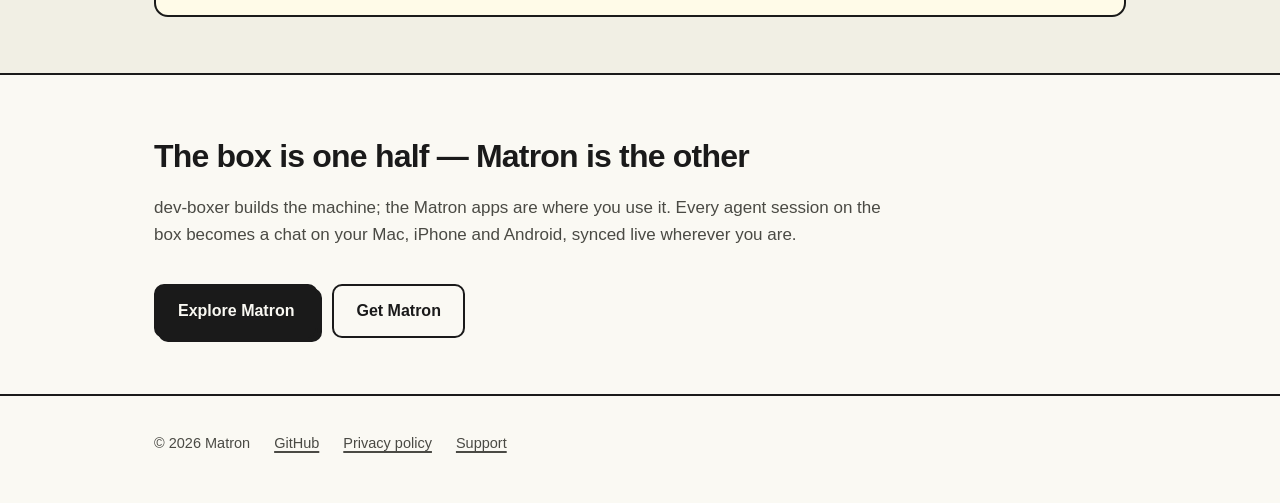
==== commit 8d3ed2f6: "Point the site at the App Store and Google Play — Matron is out of beta iOS 1.0.3 approved and live " ====
--- a/dev-boxer/index.html
+++ b/dev-boxer/index.html
@@ -7,7 +7,7 @@
 <meta name="description" content="dev-boxer turns a fresh Ubuntu 24.04 machine (a $5 VPS or spare hardware at home) into a hardened, always-on Claude Code agent box wired into Matron. It takes one command.">
 <link rel="icon" type="image/png" sizes="32x32" href="/assets/favicon-32.png">
 <link rel="apple-touch-icon" href="/assets/apple-touch-icon.png">
-<link rel="stylesheet" href="/style.css?v=2">
+<link rel="stylesheet" href="/style.css?v=3">
 <meta property="og:title" content="dev-boxer — one command to an always-on agent box">
 <meta property="og:description" content="Turn a fresh Ubuntu 24.04 VPS or a spare machine at home into a hardened, always-on Claude Code agent box wired into Matron.">
 <meta property="og:image" content="https://matron.chat/assets/og-image.png">
@@ -21,13 +21,14 @@
   <div class="wrap">
     <img src="/assets/icon-256.png" alt="" width="36" height="36">
     <a class="brand" href="/">matron</a>
-    <nav class="main">
-      <a href="/#features" class="hide-narrow">Features</a>
-      <a href="/#how" class="hide-narrow">How it works</a>
+    <nav class="main" id="nav">
+      <a href="/#features">Features</a>
+      <a href="/#how">How it works</a>
       <a href="https://github.com/Matronhq/dev-boxer">GitHub</a>
       <a href="/privacy/">Privacy</a>
       <a href="/support/">Support</a>
     </nav>
+    <button class="nav-toggle" type="button" aria-label="Menu" aria-expanded="false" aria-controls="nav">&#9776;</button>
   </div>
 </header>
 
@@ -41,7 +42,7 @@
         <code>curl -fsSL https://raw.githubusercontent.com/matronhq/dev-boxer/main/install.sh | sudo bash</code>
         <button type="button" data-copy aria-label="Copy install command">Copy</button>
       </div>
-      <p class="cmd-note">That&rsquo;s the whole install: run it on a fresh Ubuntu 24.04 box and answer the wizard. Prefer to read first? <a href="https://github.com/Matronhq/dev-boxer">dev-boxer on GitHub</a> &middot; <a href="/#beta">join the Matron beta</a></p>
+      <p class="cmd-note">That&rsquo;s the whole install: run it on a fresh Ubuntu 24.04 box and answer the wizard. Prefer to read first? <a href="https://github.com/Matronhq/dev-boxer">dev-boxer on GitHub</a> &middot; <a href="/#download">get the Matron app</a></p>
       <figure class="shot wide" style="margin-top:44px">
         <img src="/assets/screens/devboxer-terminal.png" width="1520" height="1212"
              alt="dev-boxer's installer running in a terminal: the module plan, then security hardening and Claude Code setup steps completing with green check marks">
@@ -100,7 +101,7 @@
       <p class="section-lede">dev-boxer builds the machine; the Matron apps are where you use it. Every agent session on the box becomes a chat on your Mac, iPhone and Android, synced live wherever you are.</p>
       <div class="cta-row">
         <a class="btn primary" href="/">Explore Matron</a>
-        <a class="btn ghost" href="/#beta">Join the beta</a>
+        <a class="btn ghost" href="/#download">Get Matron</a>
       </div>
     </div>
   </section>
@@ -125,6 +126,20 @@
     });
   });
 });
+var navToggle = document.querySelector('.nav-toggle');
+if (navToggle) {
+  var nav = document.getElementById('nav');
+  navToggle.addEventListener('click', function () {
+    var open = nav.classList.toggle('open');
+    navToggle.setAttribute('aria-expanded', open ? 'true' : 'false');
+  });
+  nav.addEventListener('click', function (e) {
+    if (e.target.tagName === 'A') {
+      nav.classList.remove('open');
+      navToggle.setAttribute('aria-expanded', 'false');
+    }
+  });
+}
 </script>
 </body>
 </html>
--- a/style.css
+++ b/style.css
@@ -71,8 +71,35 @@
 }
 nav.main a:hover { text-decoration: underline; }
 
-@media (max-width: 560px) {
-  nav.main a.hide-narrow { display: none; }
+.nav-toggle {
+  display: none;
+  margin-left: auto;
+  font-size: 20px;
+  line-height: 1;
+  color: var(--ink);
+  background: none;
+  border: 2px solid var(--ink);
+  border-radius: 8px;
+  padding: 5px 10px;
+  cursor: pointer;
+}
+
+@media (max-width: 640px) {
+  nav.main { display: none; }
+  .nav-toggle { display: block; }
+  nav.main.open {
+    display: flex;
+    flex-direction: column;
+    gap: 0;
+    position: absolute;
+    left: 0;
+    right: 0;
+    top: 100%;
+    background: var(--cream);
+    border-bottom: 2px solid var(--ink);
+    padding: 4px 24px 12px;
+  }
+  nav.main.open a { padding: 11px 0; border-top: 1px solid var(--cream-dark); font-size: 16px; }
 }
 
 /* ---------- hero ---------- */
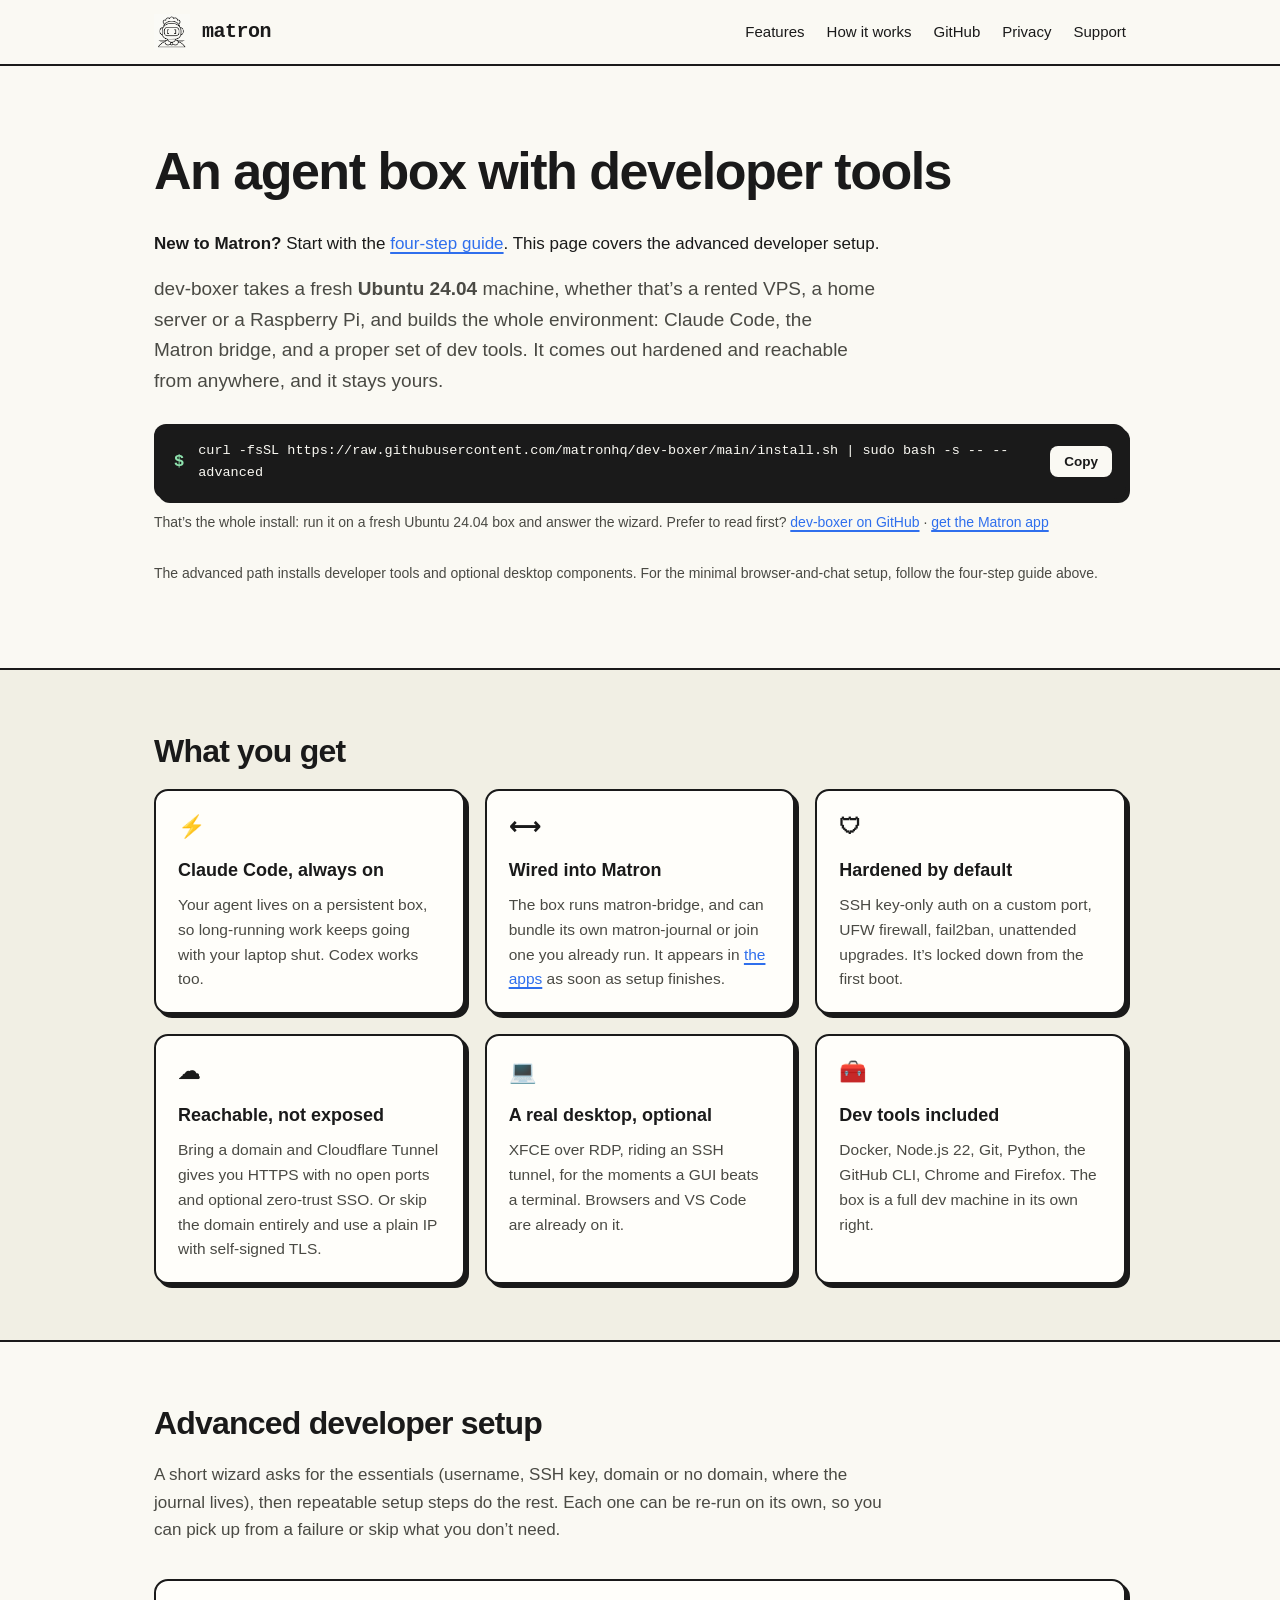
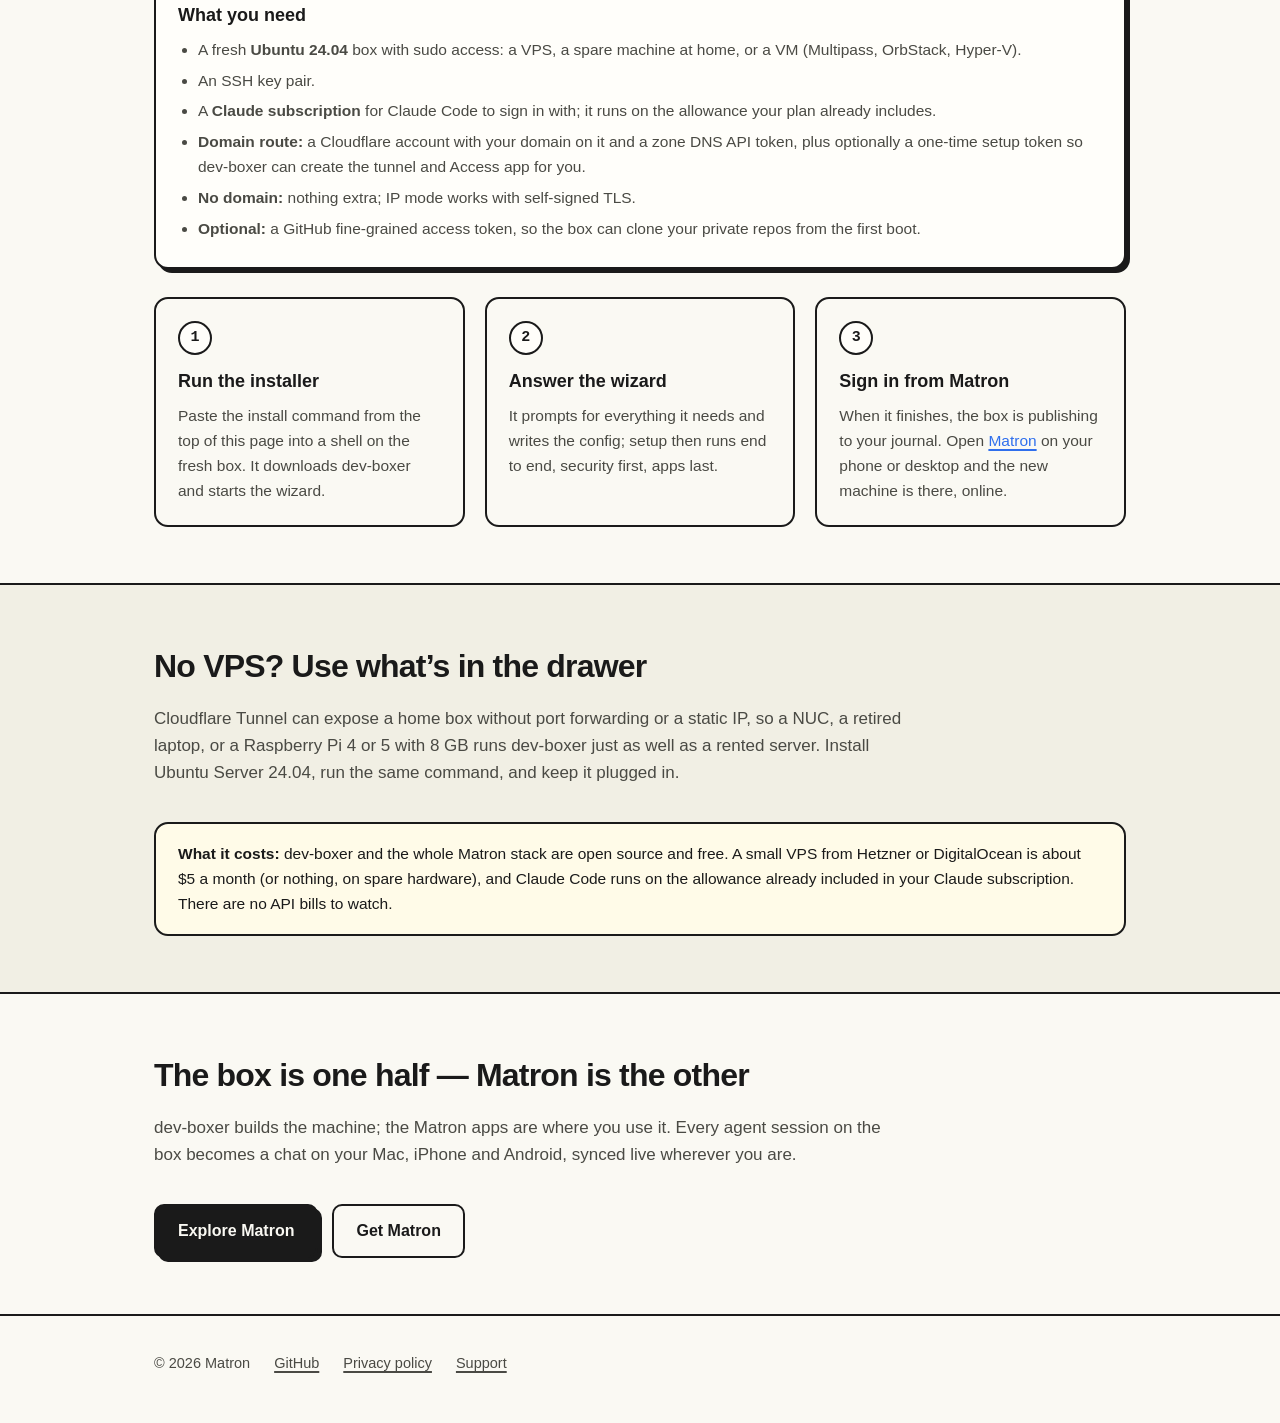
==== commit 71c62275: "Keep advanced installation distinct from the starter guide" ====
--- a/dev-boxer/index.html
+++ b/dev-boxer/index.html
@@ -7,7 +7,7 @@
 <meta name="description" content="dev-boxer turns a fresh Ubuntu 24.04 machine (a $5 VPS or spare hardware at home) into a hardened, always-on Claude Code agent box wired into Matron. It takes one command.">
 <link rel="icon" type="image/png" sizes="32x32" href="/assets/favicon-32.png">
 <link rel="apple-touch-icon" href="/assets/apple-touch-icon.png">
-<link rel="stylesheet" href="/style.css?v=3">
+<link rel="stylesheet" href="/style.css?v=6">
 <meta property="og:title" content="dev-boxer — one command to an always-on agent box">
 <meta property="og:description" content="Turn a fresh Ubuntu 24.04 VPS or a spare machine at home into a hardened, always-on Claude Code agent box wired into Matron.">
 <meta property="og:image" content="https://matron.chat/assets/og-image.png">
@@ -35,18 +35,16 @@
 <main>
   <section class="page-hero">
     <div class="wrap">
-      <h1>One command to an always-on agent box</h1>
-      <p class="lede">dev-boxer takes a fresh <strong>Ubuntu 24.04</strong> machine, whether that&rsquo;s a $5 VPS, a home server or a Raspberry Pi, and builds the whole environment: Claude Code, the Matron bridge, and a proper set of dev tools. It comes out hardened and reachable from anywhere, and it stays yours.</p>
+      <h1>An agent box with developer tools</h1>
+      <p><strong>New to Matron?</strong> Start with the <a href="/getting-started/">four-step guide</a>. This page covers the advanced developer setup.</p>
+      <p class="lede">dev-boxer takes a fresh <strong>Ubuntu 24.04</strong> machine, whether that&rsquo;s a rented VPS, a home server or a Raspberry Pi, and builds the whole environment: Claude Code, the Matron bridge, and a proper set of dev tools. It comes out hardened and reachable from anywhere, and it stays yours.</p>
       <div class="cmdbox">
         <span class="prompt" aria-hidden="true">$</span>
-        <code>curl -fsSL https://raw.githubusercontent.com/matronhq/dev-boxer/main/install.sh | sudo bash</code>
+        <code style="white-space:normal;overflow-wrap:anywhere">curl -fsSL https://raw.githubusercontent.com/matronhq/dev-boxer/main/install.sh | sudo bash -s -- --advanced</code>
         <button type="button" data-copy aria-label="Copy install command">Copy</button>
       </div>
       <p class="cmd-note">That&rsquo;s the whole install: run it on a fresh Ubuntu 24.04 box and answer the wizard. Prefer to read first? <a href="https://github.com/Matronhq/dev-boxer">dev-boxer on GitHub</a> &middot; <a href="/#download">get the Matron app</a></p>
-      <figure class="shot wide" style="margin-top:44px">
-        <img src="/assets/screens/devboxer-terminal.png" width="1520" height="1212"
-             alt="dev-boxer's installer running in a terminal: the module plan, then security hardening and Claude Code setup steps completing with green check marks">
-      </figure>
+      <p class="cmd-note">The advanced path installs developer tools and optional desktop components. For the minimal browser-and-chat setup, follow the four-step guide above.</p>
     </div>
   </section>
 
@@ -66,12 +64,12 @@
 
   <section>
     <div class="wrap">
-      <h2>One command, eleven modules</h2>
-      <p class="section-lede">A short wizard asks for the essentials (username, SSH key, domain or no domain, where the journal lives), then eleven idempotent modules do the rest. Each one can be re-run on its own, so you can pick up from a failure or skip what you don&rsquo;t need.</p>
+      <h2>Advanced developer setup</h2>
+      <p class="section-lede">A short wizard asks for the essentials (username, SSH key, domain or no domain, where the journal lives), then repeatable setup steps do the rest. Each one can be re-run on its own, so you can pick up from a failure or skip what you don&rsquo;t need.</p>
       <div class="card reqs">
         <h3>What you need</h3>
         <ul>
-          <li>A fresh <strong>Ubuntu 24.04</strong> box with sudo access: a ~$5 VPS, a spare machine at home, or a VM (Multipass, OrbStack, Hyper-V).</li>
+          <li>A fresh <strong>Ubuntu 24.04</strong> box with sudo access: a VPS, a spare machine at home, or a VM (Multipass, OrbStack, Hyper-V).</li>
           <li>An SSH key pair.</li>
           <li>A <strong>Claude subscription</strong> for Claude Code to sign in with; it runs on the allowance your plan already includes.</li>
           <li><strong>Domain route:</strong> a Cloudflare account with your domain on it and a zone DNS API token, plus optionally a one-time setup token so dev-boxer can create the tunnel and Access app for you.</li>
--- a/style.css
+++ b/style.css
@@ -260,6 +260,23 @@
 .card p { margin: 0; color: var(--ink-soft); font-size: 15.5px; }
 .card .glyph { font-family: var(--mono); font-size: 22px; font-weight: 700; display: block; margin-bottom: 10px; }
 
+/* the dark Coordinator / For you band */
+
+section.spot { background: var(--ink); color: var(--cream); border-top: 2px solid var(--ink); border-bottom: 2px solid var(--ink); padding: 72px 0; }
+section.spot h2 { font-size: clamp(32px, 4.5vw, 46px); letter-spacing: -1.2px; }
+section.spot .section-lede { color: #cfcdc2; font-size: 19px; }
+section.spot a { color: #8fb4ff; }
+section.spot .shot img { border-color: var(--cream); box-shadow: 8px 8px 0 #4a4a44; border-radius: 34px; background: #111; }
+
+.flow { list-style: none; margin: 44px 0 0; padding: 0; display: grid; grid-template-columns: repeat(3, 1fr); gap: 48px; }
+.flow .shot { max-width: 260px; margin: 0 0 22px; }
+.flow p { color: #cfcdc2; font-size: 18px; margin: 8px 0 0; max-width: 300px; }
+.kicker { font-family: var(--mono); font-size: 14px; font-weight: 700; text-transform: uppercase; letter-spacing: 1px; color: #8fe3ae; }
+
+@media (max-width: 820px) {
+  .flow { grid-template-columns: 1fr; gap: 56px; max-width: 320px; margin-left: auto; margin-right: auto; }
+}
+
 /* how it works */
 
 .steps { display: grid; grid-template-columns: repeat(auto-fit, minmax(240px, 1fr)); gap: 20px; counter-reset: step; }
@@ -382,3 +399,23 @@
 .cmd-note { font-size: 14px; color: var(--ink-soft); margin: 0 0 28px; }
 .card ul { margin: 0; padding-left: 20px; }
 .card li { color: var(--ink-soft); font-size: 15.5px; margin: 6px 0; }
+
+/* ---------- comparison table ---------- */
+.table-scroll { overflow-x: auto; }
+table.compare {
+  width: 100%;
+  min-width: 560px;
+  border-collapse: separate;
+  border-spacing: 0;
+  border: 2px solid var(--ink);
+  border-radius: 14px;
+  background: #fffefa;
+  box-shadow: var(--card-shadow);
+  font-size: 16px;
+}
+table.compare th, table.compare td { text-align: left; vertical-align: top; padding: 14px 18px; border-top: 1.5px solid var(--cream-dark); }
+table.compare thead th { border-top: none; font-family: var(--mono); font-size: 14px; text-transform: uppercase; letter-spacing: 0.5px; }
+table.compare tbody th { font-weight: 600; width: 24%; }
+table.compare td { color: var(--ink-soft); width: 38%; }
+table.compare td:nth-child(2) { color: var(--ink); font-weight: 500; background: #f3f9f4; }
+table.compare thead th:nth-child(2) { background: #f3f9f4; }
